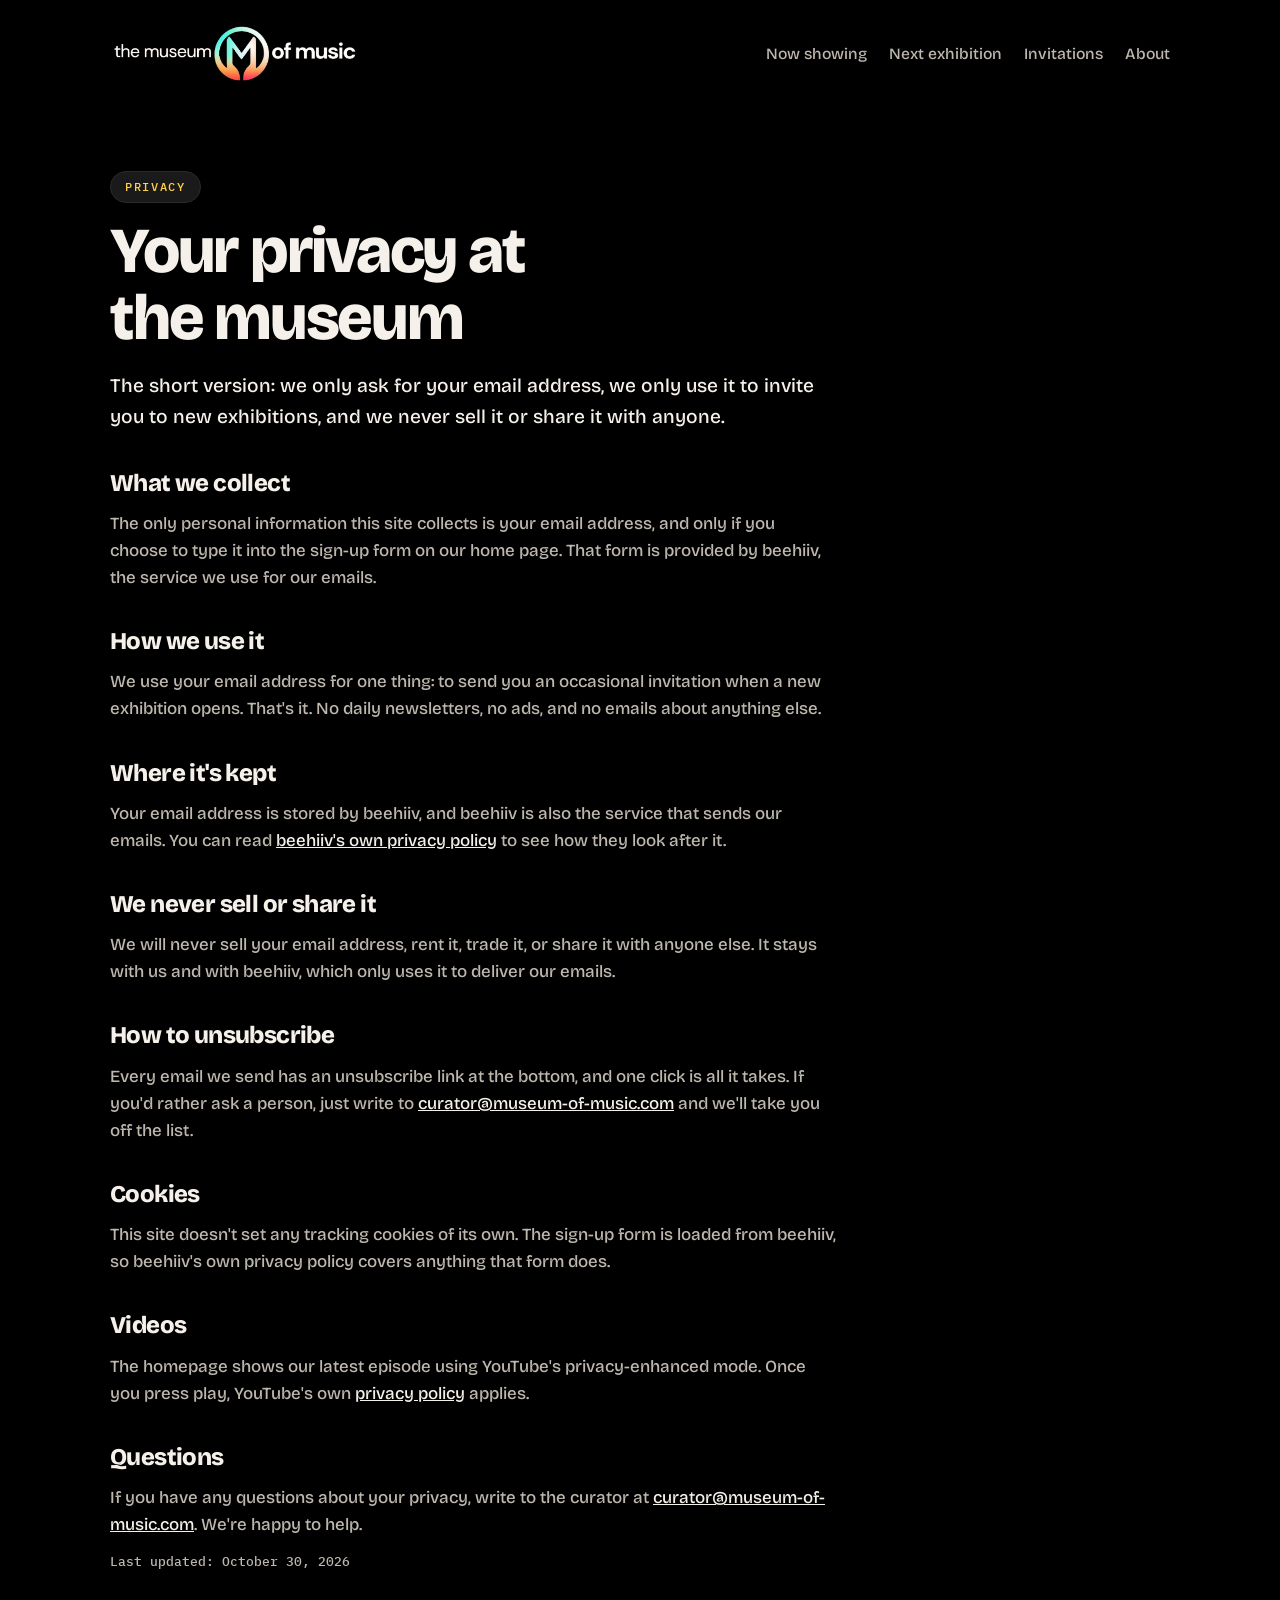
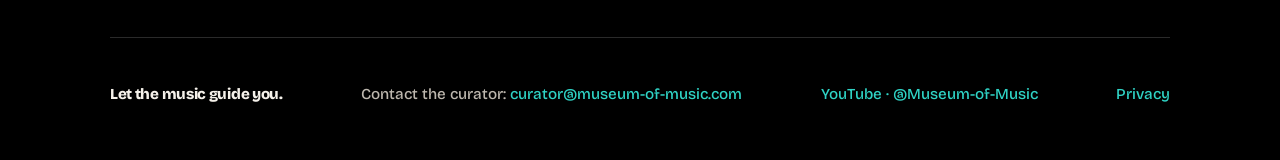
==== privacy.html @ e6dc19b2 "Keep the Christie's row on one line and make the footer links teal The history lists keep each label" ====
<!doctype html>
<html lang="en">
<head>
<meta charset="utf-8">
<meta name="viewport" content="width=device-width, initial-scale=1">
<meta name="description" content="How The Museum of Music handles your email address: what we collect, why, and how to unsubscribe.">
<meta name="theme-color" content="#000000">
<link rel="icon" type="image/png" href="logo.png">
<title>Privacy · The Museum of Music</title>
<link rel="preconnect" href="https://fonts.googleapis.com">
<link rel="preconnect" href="https://fonts.gstatic.com" crossorigin>
<link rel="stylesheet" href="https://fonts.googleapis.com/css2?family=Bricolage+Grotesque:opsz,wght@12..96,500;12..96,800&family=IBM+Plex+Mono:wght@500&display=swap">
<style>
/* Same look as index.html: header, a single reading column, footer. */
:root{
  --bg:#000;
  --surface:#1a1a1a;     /* pills, quiet buttons, the invitation card */
  --line:#2a2a2a;
  --fg:#f5f1ea;
  --muted:#bdb7ae;
  --teal:#2fd3c5;
  --yellow:#ffd24a;
  --coral:#ff8a6b;
  --ink:#000;            /* dark text on the color blocks */
  --font:"Bricolage Grotesque", "Avenir Next", "Segoe UI", system-ui, sans-serif;
  --mono:"IBM Plex Mono", ui-monospace, "SFMono-Regular", Menlo, monospace;
  color-scheme:dark;
}
*{box-sizing:border-box}
html{-webkit-text-size-adjust:100%}
body{margin:0;background:var(--bg);color:var(--fg);font-family:var(--font);font-weight:500;font-size:1.06rem;line-height:1.6;
  padding-left:max(16px, env(safe-area-inset-left, 0px));padding-right:max(16px, env(safe-area-inset-right, 0px))}
a{color:inherit}
.wrap{max-width:1060px;margin:0 auto}
h1,h2,h3{font-weight:800;line-height:1.05;letter-spacing:-.035em;text-wrap:balance;margin:0}
.eyebrow{justify-self:start;align-self:start;display:inline-block;font-family:var(--mono);font-weight:500;font-size:.74rem;line-height:1.3;letter-spacing:.14em;text-transform:uppercase;
  color:var(--yellow);background:var(--surface);border:1px solid var(--line);border-radius:999px;padding:7px 14px}
:focus-visible{outline:2px solid var(--yellow);outline-offset:3px}

/* header */
header{display:flex;align-items:center;justify-content:space-between;gap:12px 24px;flex-wrap:wrap;padding-block:24px}
.brand{display:block;line-height:0}
.wordmark{width:250px;max-width:100%;height:auto;display:block}
nav{display:flex;gap:4px 22px;flex-wrap:wrap;font-size:.98rem}
nav a{text-decoration:none;color:var(--muted);padding-block:10px}
nav a:hover{color:var(--fg)}

/* policy */
.policy{padding-block:64px;max-width:66ch;display:grid;gap:14px}
.policy h1{font-size:clamp(2.4rem,6.5vw,4rem);margin-bottom:6px}
.policy h2{font-size:1.5rem;letter-spacing:-.025em;margin-top:24px}
.policy p{margin:0;color:var(--muted)}
.policy p a{color:var(--fg)}
.policy .lede{font-size:1.2rem;color:var(--fg)}
.updated{font-family:var(--mono);font-size:.8rem}

footer{border-top:1px solid var(--line);padding-block:34px 44px;display:flex;flex-wrap:wrap;gap:10px 36px;justify-content:space-between;align-items:center;color:var(--muted);font-size:.95rem}
footer a{display:inline-block;padding-block:10px;color:var(--teal);text-decoration:none}
footer a:hover{text-decoration:underline}
.sign{font-weight:800;letter-spacing:-.02em;color:var(--fg)}
.email{overflow-wrap:anywhere}

@media (max-width:520px){ .policy{padding-block:36px 48px} }
</style>
</head>
<body>

<div class="wrap">
  <header>
    <a class="brand" href="index.html" aria-label="The Museum of Music home">
      <img class="wordmark" src="wordmark.png" alt="The Museum of Music" width="905" height="215">
    </a>
    <nav aria-label="Main">
      <a href="index.html#now-showing">Now showing</a>
      <a href="index.html#next">Next exhibition</a>
      <a href="index.html#invitations">Invitations</a>
      <a href="index.html#about">About</a>
    </nav>
  </header>

  <main class="policy">
    <div class="eyebrow">Privacy</div>
    <h1>Your privacy at the museum</h1>
    <p class="lede">The short version: we only ask for your email address, we only use it to invite you to new exhibitions, and we never sell it or share it with anyone.</p>

    <h2>What we collect</h2>
    <p>The only personal information this site collects is your email address, and only if you choose to type it into the sign-up form on our home page. That form is provided by beehiiv, the service we use for our emails.</p>

    <h2>How we use it</h2>
    <p>We use your email address for one thing: to send you an occasional invitation when a new exhibition opens. That's it. No daily newsletters, no ads, and no emails about anything else.</p>

    <h2>Where it's kept</h2>
    <p>Your email address is stored by beehiiv, and beehiiv is also the service that sends our emails. You can read <a href="https://www.beehiiv.com/privacy" target="_blank" rel="noopener">beehiiv's own privacy policy</a> to see how they look after it.</p>

    <h2>We never sell or share it</h2>
    <p>We will never sell your email address, rent it, trade it, or share it with anyone else. It stays with us and with beehiiv, which only uses it to deliver our emails.</p>

    <h2>How to unsubscribe</h2>
    <p>Every email we send has an unsubscribe link at the bottom, and one click is all it takes. If you'd rather ask a person, just write to <a class="email" href="mailto:curator@museum-of-music.com">curator@museum-of-music.com</a> and we'll take you off the list.</p>

    <h2>Cookies</h2>
    <p>This site doesn't set any tracking cookies of its own. The sign-up form is loaded from beehiiv, so beehiiv's own privacy policy covers anything that form does.</p>

    <h2>Videos</h2>
    <p>The homepage shows our latest episode using YouTube's privacy-enhanced mode. Once you press play, YouTube's own <a href="https://policies.google.com/privacy" target="_blank" rel="noopener">privacy policy</a> applies.</p>

    <h2>Questions</h2>
    <p>If you have any questions about your privacy, write to the curator at <a class="email" href="mailto:curator@museum-of-music.com">curator@museum-of-music.com</a>. We're happy to help.</p>

    <p class="updated">Last updated: October 30, 2026</p>
  </main>

  <footer>
    <span class="sign">Let the music guide you.</span>
    <span>Contact the curator: <a class="email" href="mailto:curator@museum-of-music.com">curator@museum-of-music.com</a></span>
    <a href="https://www.youtube.com/@Museum-of-Music" target="_blank" rel="noopener">YouTube · @Museum-of-Music</a>
    <a href="privacy.html">Privacy</a>
  </footer>
</div>
</body>
</html>
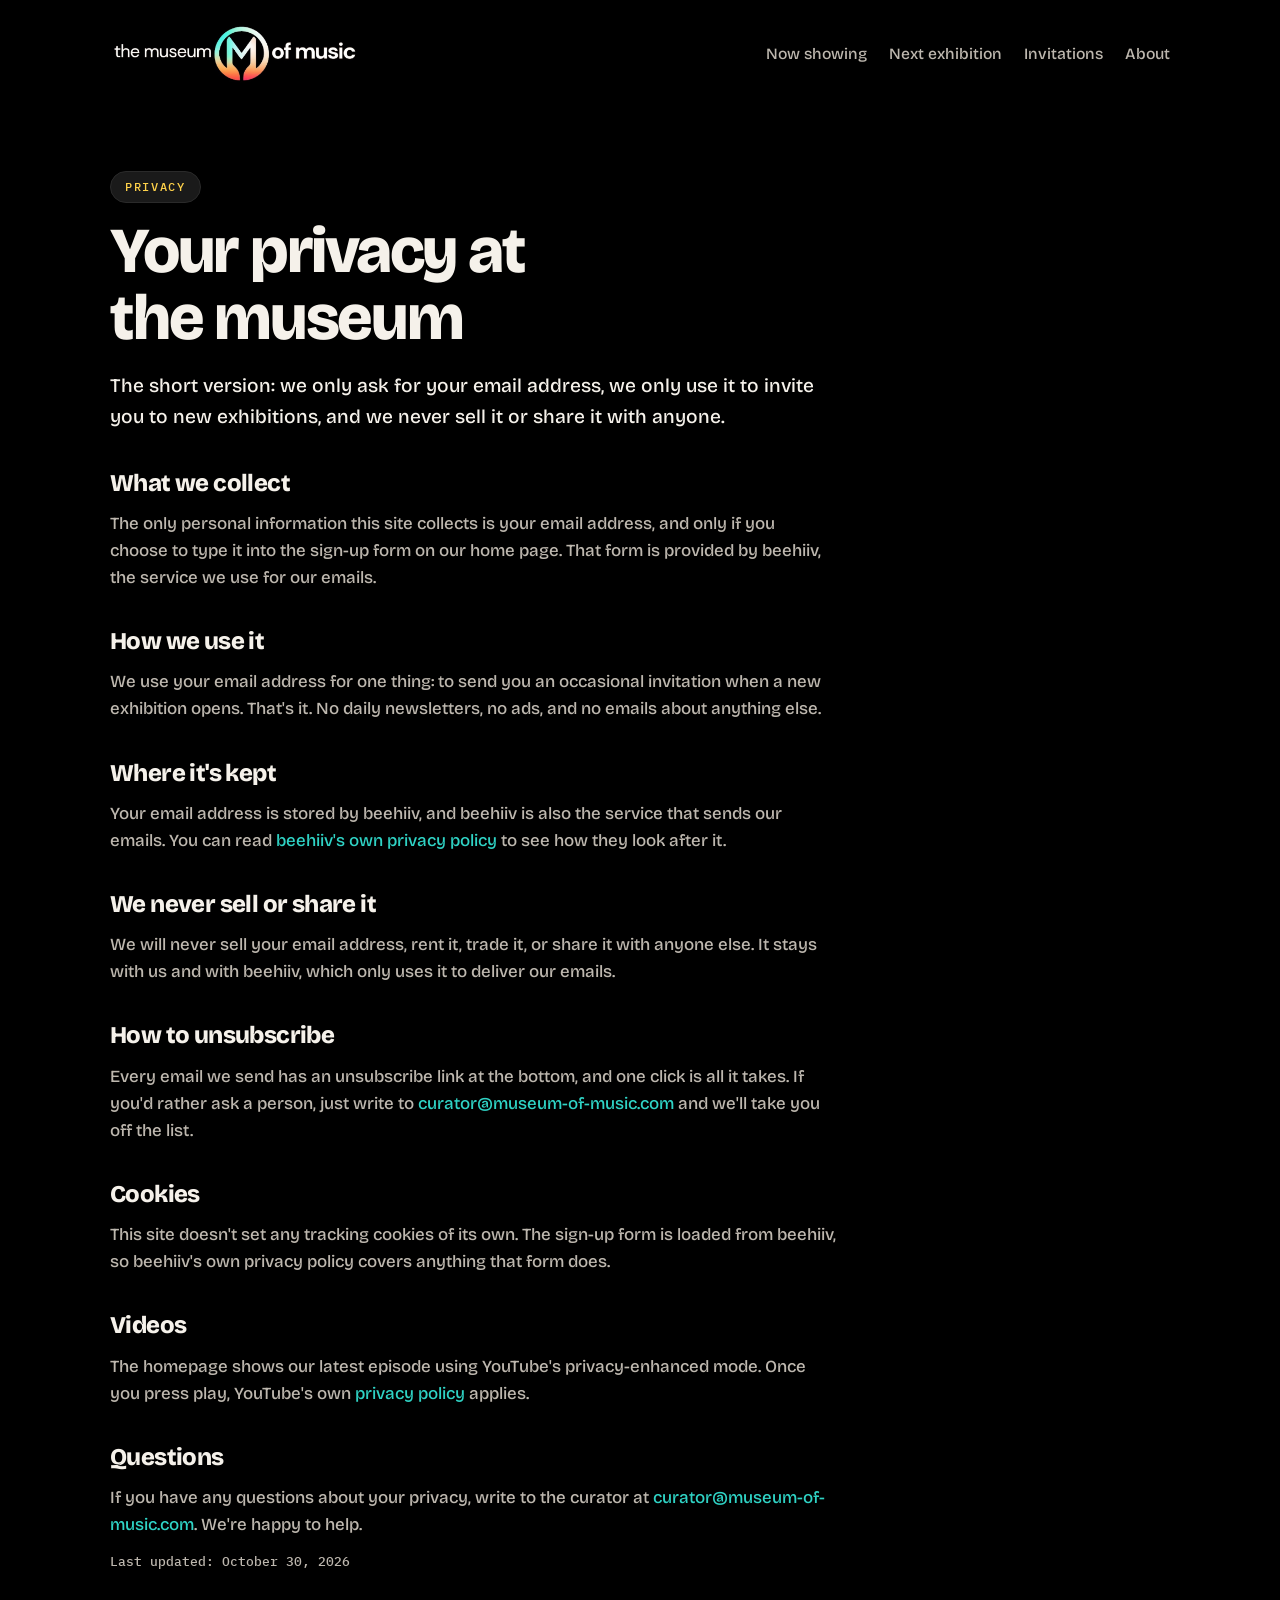
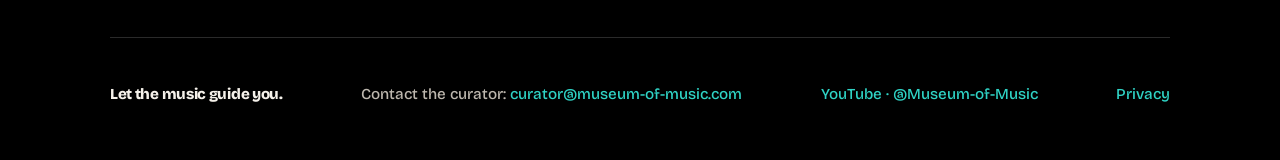
==== commit 81c57fcc: "Make the privacy page's text links teal Co-Authored-By: Claude Opus 5.5 <noreply@anthropic.com> Clau" ====
--- a/privacy.html
+++ b/privacy.html
@@ -50,7 +50,8 @@
 .policy h1{font-size:clamp(2.4rem,6.5vw,4rem);margin-bottom:6px}
 .policy h2{font-size:1.5rem;letter-spacing:-.025em;margin-top:24px}
 .policy p{margin:0;color:var(--muted)}
-.policy p a{color:var(--fg)}
+.policy p a{color:var(--teal);text-decoration:none}
+.policy p a:hover{text-decoration:underline}
 .policy .lede{font-size:1.2rem;color:var(--fg)}
 .updated{font-family:var(--mono);font-size:.8rem}
 
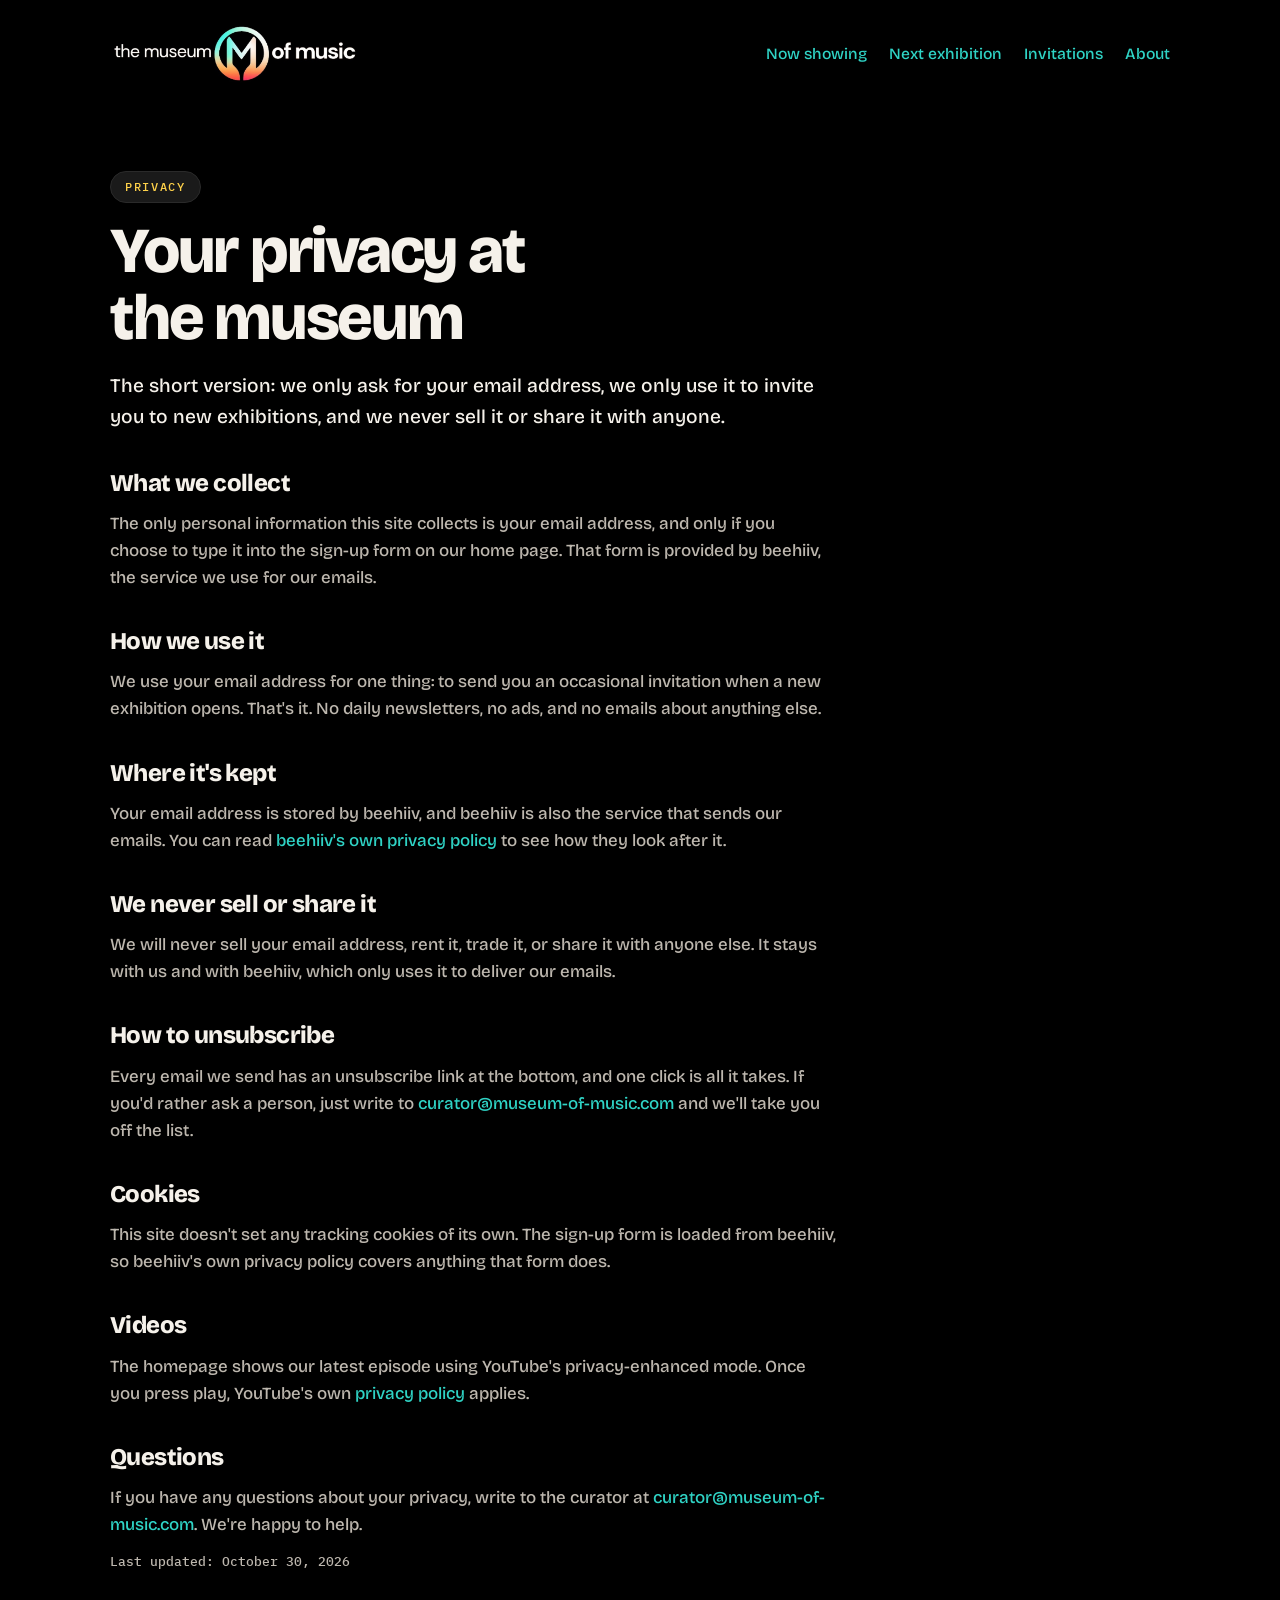
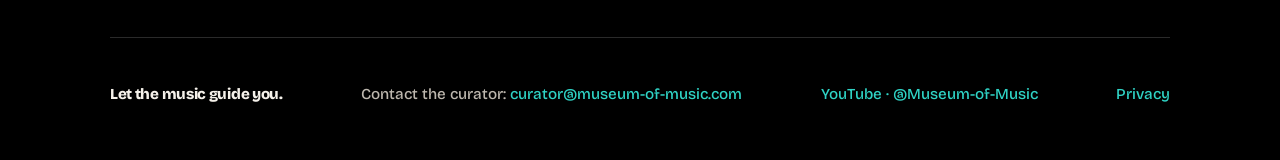
==== commit d4826d05: "Make the menu links teal and add a trademark mark to the footer slogan Co-Authored-By: Claude Opus 5" ====
--- a/privacy.html
+++ b/privacy.html
@@ -42,8 +42,8 @@
 .brand{display:block;line-height:0}
 .wordmark{width:250px;max-width:100%;height:auto;display:block}
 nav{display:flex;gap:4px 22px;flex-wrap:wrap;font-size:.98rem}
-nav a{text-decoration:none;color:var(--muted);padding-block:10px}
-nav a:hover{color:var(--fg)}
+nav a{text-decoration:none;color:var(--teal);padding-block:10px}
+nav a:hover{text-decoration:underline}
 
 /* policy */
 .policy{padding-block:64px;max-width:66ch;display:grid;gap:14px}
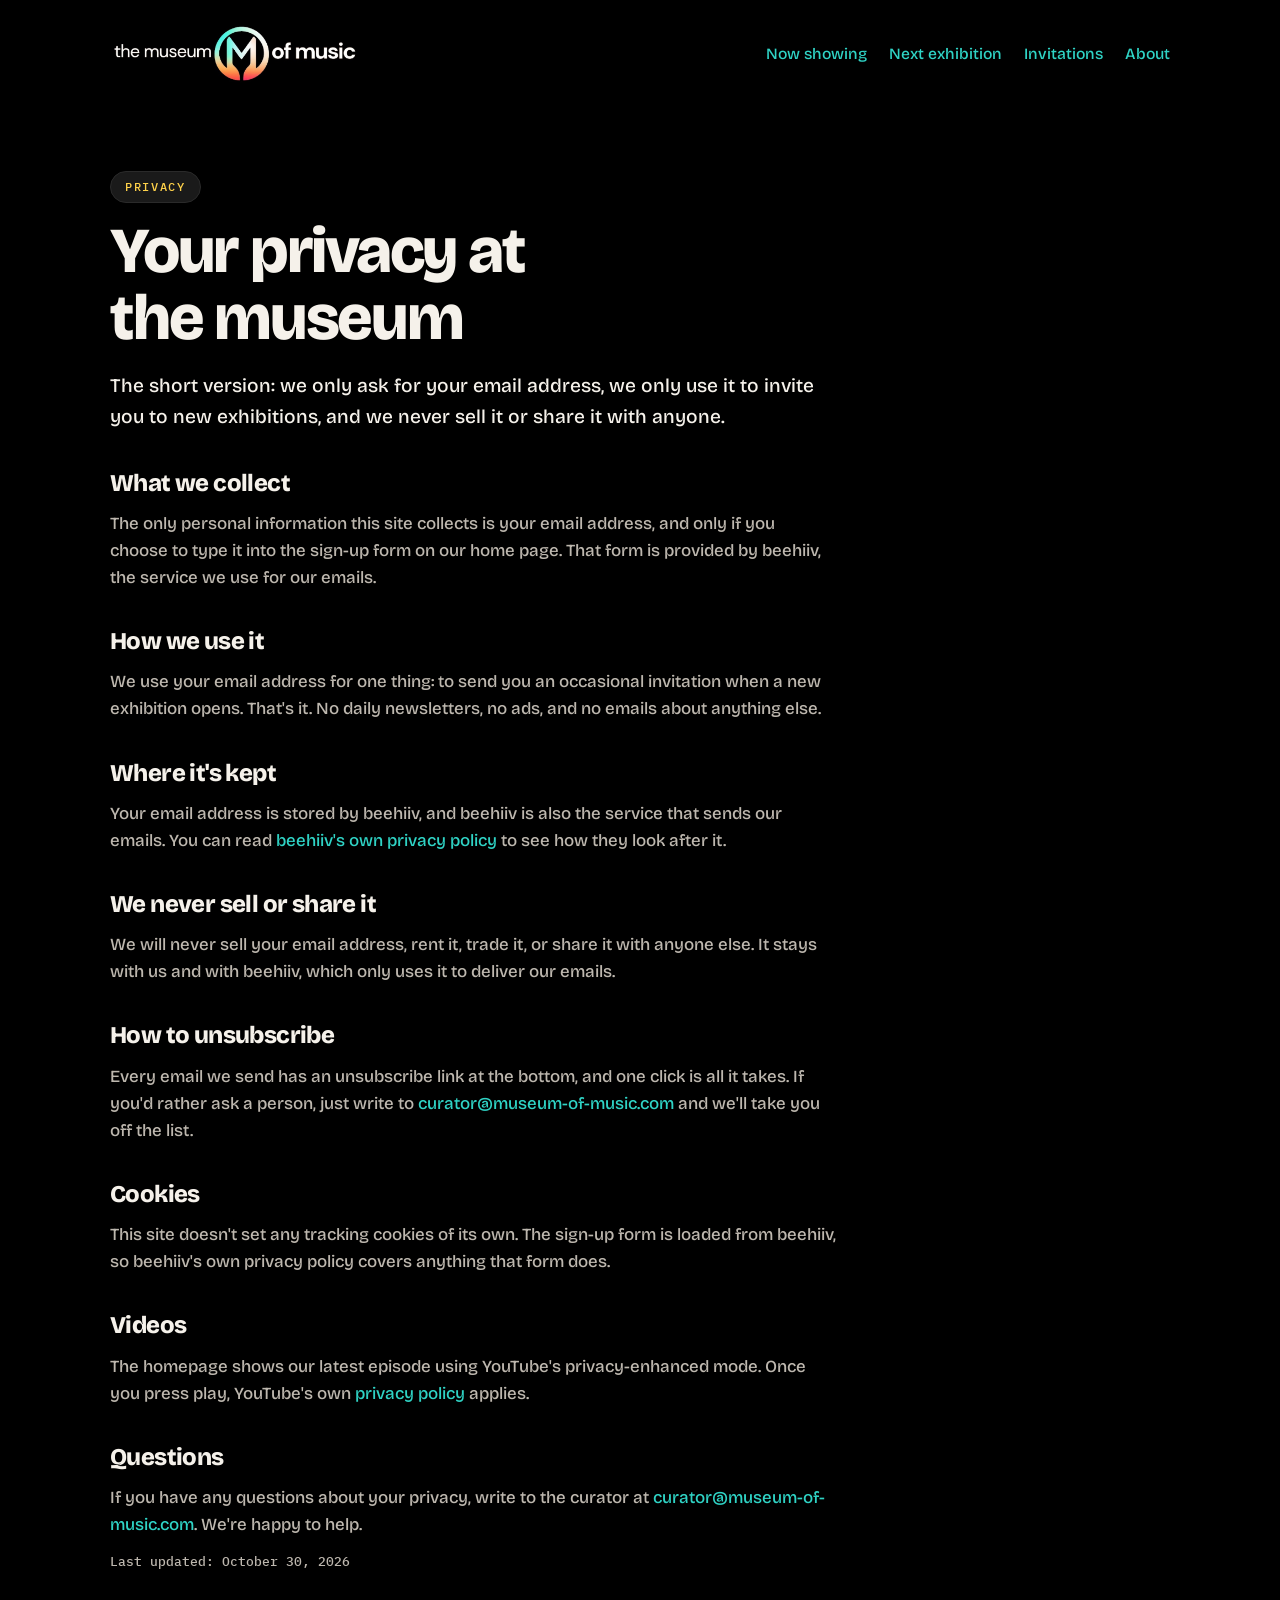
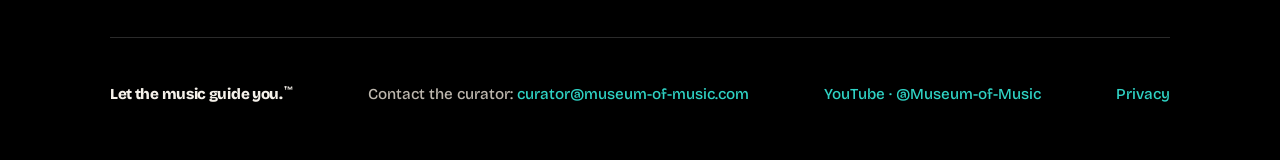
==== commit a14ae8f5: "Line up the history panels along the card bottoms; add the trademark mark to the privacy footer Co-A" ====
--- a/privacy.html
+++ b/privacy.html
@@ -59,6 +59,7 @@
 footer a{display:inline-block;padding-block:10px;color:var(--teal);text-decoration:none}
 footer a:hover{text-decoration:underline}
 .sign{font-weight:800;letter-spacing:-.02em;color:var(--fg)}
+.tm{font-weight:500;font-size:.65em;vertical-align:super;line-height:0;margin-left:1px}
 .email{overflow-wrap:anywhere}
 
 @media (max-width:520px){ .policy{padding-block:36px 48px} }
@@ -112,7 +113,7 @@
   </main>
 
   <footer>
-    <span class="sign">Let the music guide you.</span>
+    <span class="sign">Let the music guide you.<span class="tm">&trade;</span></span>
     <span>Contact the curator: <a class="email" href="mailto:curator@museum-of-music.com">curator@museum-of-music.com</a></span>
     <a href="https://www.youtube.com/@Museum-of-Music" target="_blank" rel="noopener">YouTube · @Museum-of-Music</a>
     <a href="privacy.html">Privacy</a>
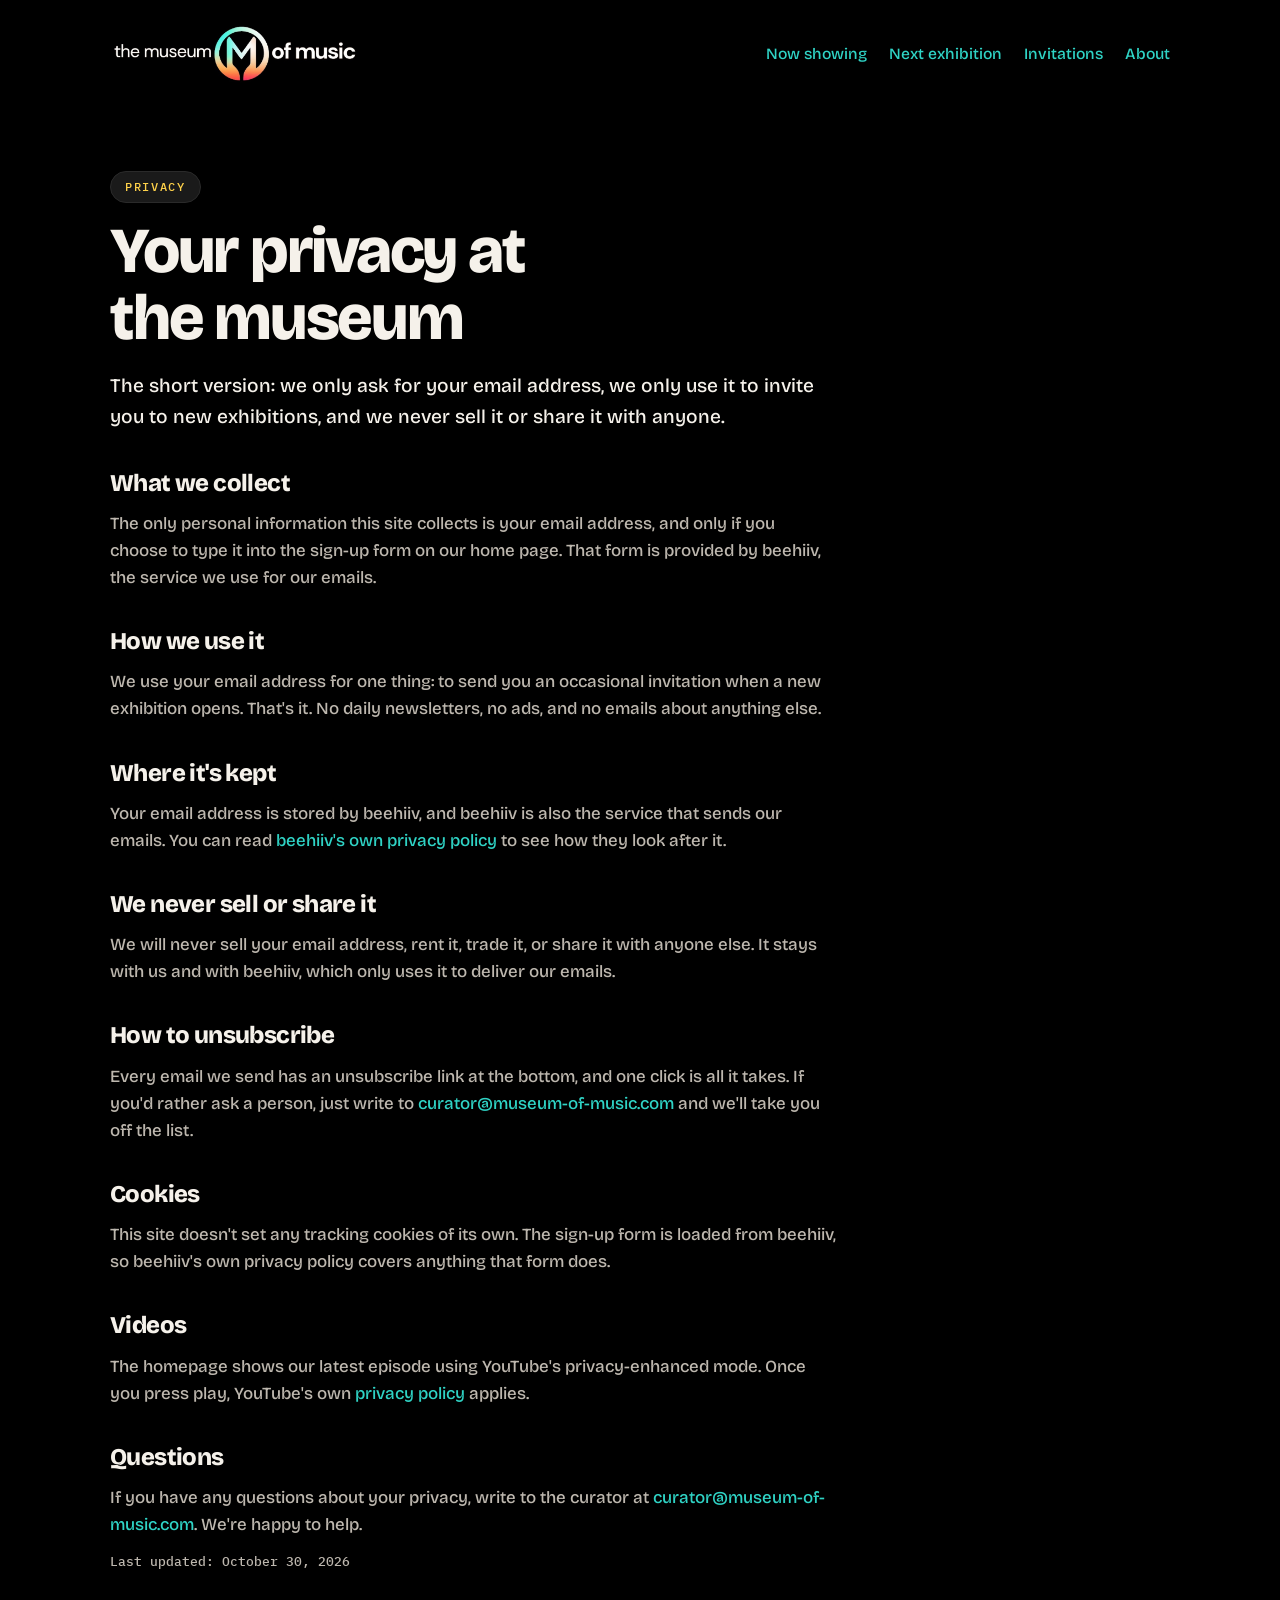
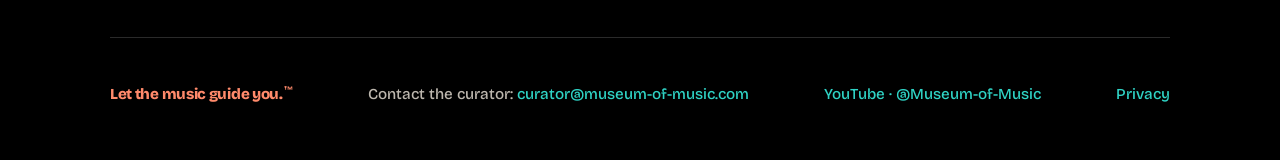
==== commit e56c3098: "Make the footer slogan coral Co-Authored-By: Claude Opus 5.5 <noreply@anthropic.com> Claude-Session:" ====
--- a/privacy.html
+++ b/privacy.html
@@ -58,7 +58,7 @@
 footer{border-top:1px solid var(--line);padding-block:34px 44px;display:flex;flex-wrap:wrap;gap:10px 36px;justify-content:space-between;align-items:center;color:var(--muted);font-size:.95rem}
 footer a{display:inline-block;padding-block:10px;color:var(--teal);text-decoration:none}
 footer a:hover{text-decoration:underline}
-.sign{font-weight:800;letter-spacing:-.02em;color:var(--fg)}
+.sign{font-weight:800;letter-spacing:-.02em;color:var(--coral)}
 .tm{font-weight:500;font-size:.65em;vertical-align:super;line-height:0;margin-left:1px}
 .email{overflow-wrap:anywhere}
 
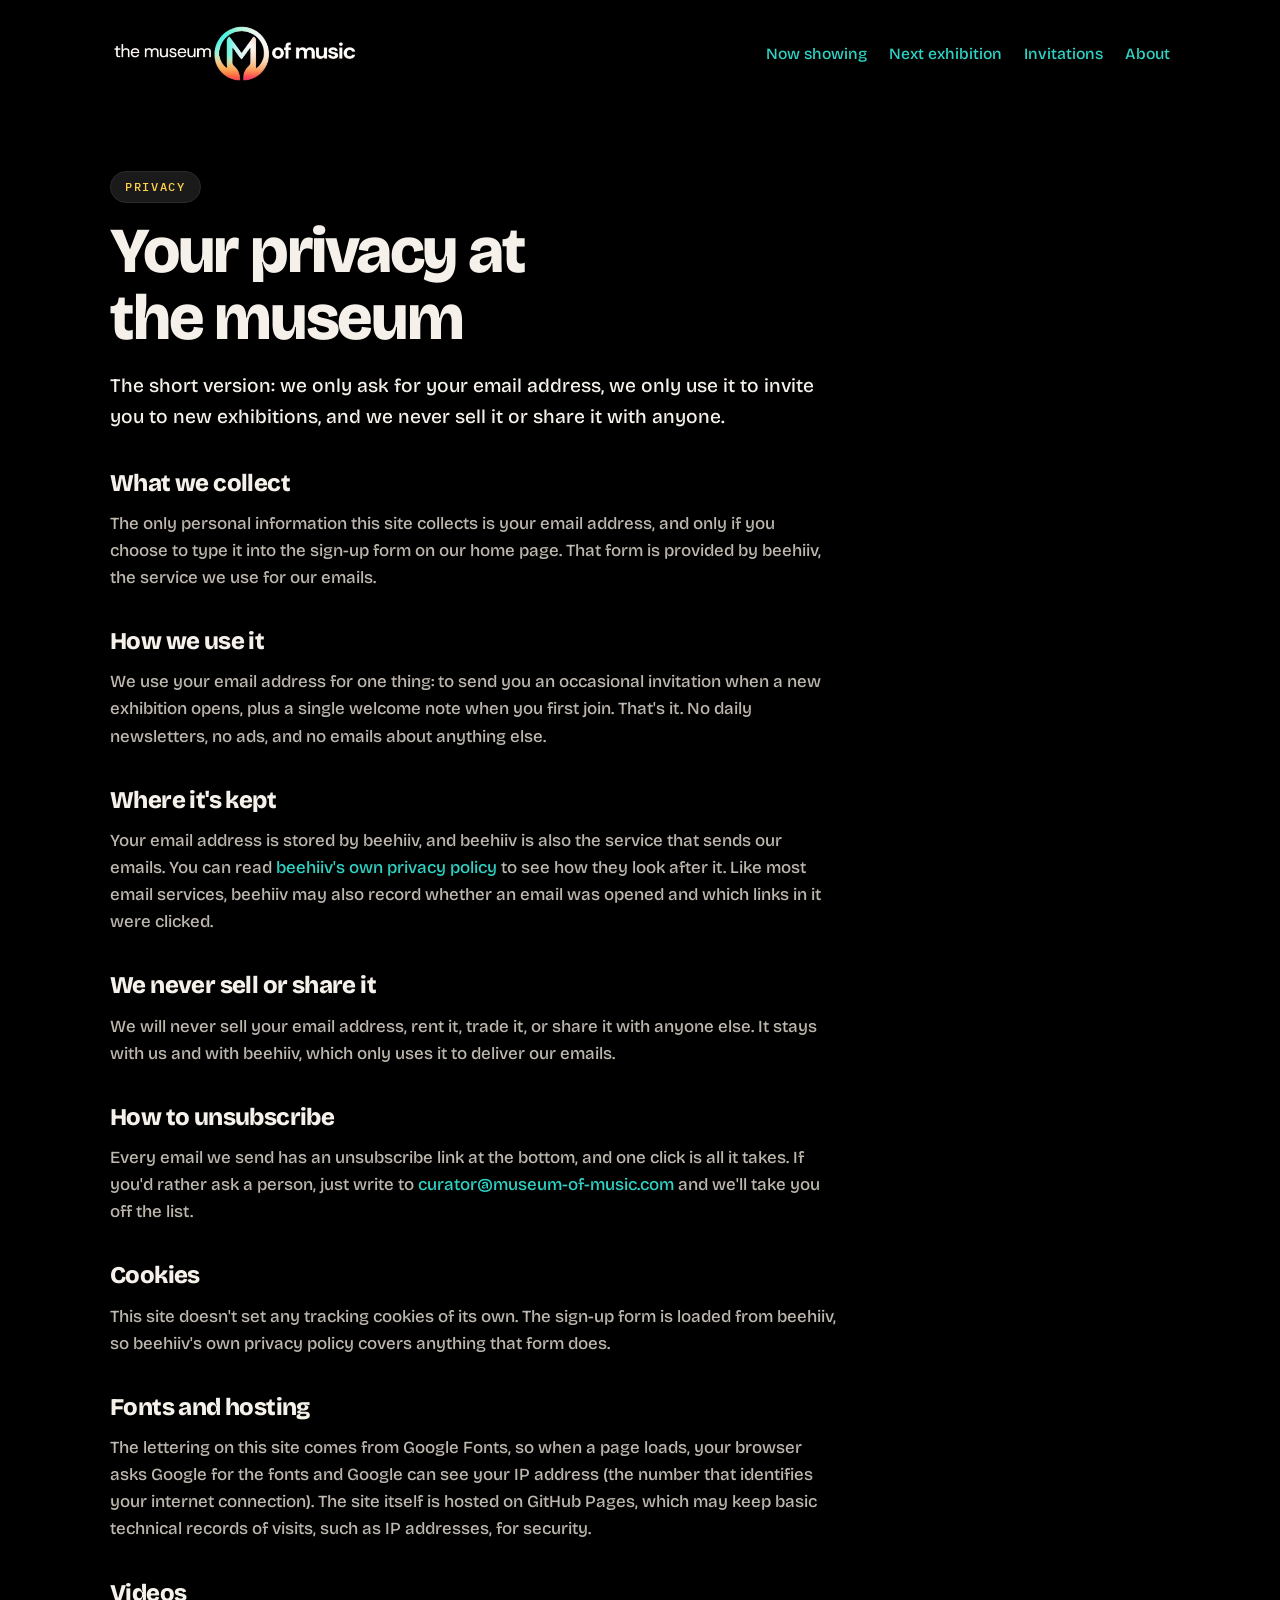
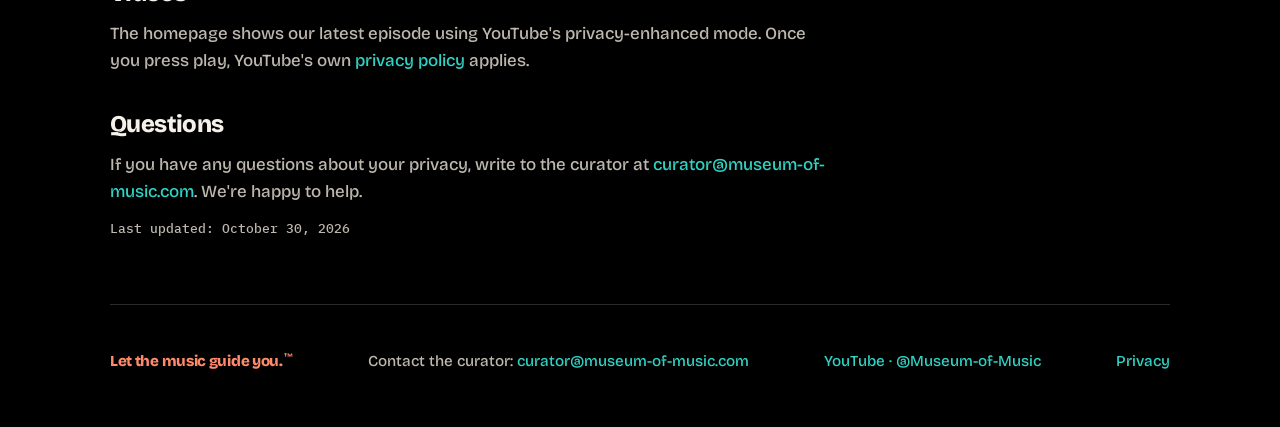
==== commit 0dc8a1fb: "Add a wide share picture and fill in the privacy page Links to museum-of-music.com now preview with " ====
--- a/privacy.html
+++ b/privacy.html
@@ -4,6 +4,15 @@
 <meta charset="utf-8">
 <meta name="viewport" content="width=device-width, initial-scale=1">
 <meta name="description" content="How The Museum of Music handles your email address: what we collect, why, and how to unsubscribe.">
+<meta property="og:title" content="Privacy · The Museum of Music">
+<meta property="og:description" content="How The Museum of Music handles your email address: what we collect, why, and how to unsubscribe.">
+<meta property="og:type" content="website">
+<meta property="og:url" content="https://museum-of-music.com/privacy.html">
+<meta property="og:site_name" content="The Museum of Music">
+<meta property="og:image" content="https://museum-of-music.com/share-card.png">
+<meta property="og:image:width" content="1200">
+<meta property="og:image:height" content="630">
+<meta name="twitter:card" content="summary_large_image">
 <meta name="theme-color" content="#000000">
 <link rel="icon" type="image/png" href="logo.png">
 <title>Privacy · The Museum of Music</title>
@@ -89,10 +98,10 @@
     <p>The only personal information this site collects is your email address, and only if you choose to type it into the sign-up form on our home page. That form is provided by beehiiv, the service we use for our emails.</p>
 
     <h2>How we use it</h2>
-    <p>We use your email address for one thing: to send you an occasional invitation when a new exhibition opens. That's it. No daily newsletters, no ads, and no emails about anything else.</p>
+    <p>We use your email address for one thing: to send you an occasional invitation when a new exhibition opens, plus a single welcome note when you first join. That's it. No daily newsletters, no ads, and no emails about anything else.</p>
 
     <h2>Where it's kept</h2>
-    <p>Your email address is stored by beehiiv, and beehiiv is also the service that sends our emails. You can read <a href="https://www.beehiiv.com/privacy" target="_blank" rel="noopener">beehiiv's own privacy policy</a> to see how they look after it.</p>
+    <p>Your email address is stored by beehiiv, and beehiiv is also the service that sends our emails. You can read <a href="https://www.beehiiv.com/privacy" target="_blank" rel="noopener">beehiiv's own privacy policy</a> to see how they look after it. Like most email services, beehiiv may also record whether an email was opened and which links in it were clicked.</p>
 
     <h2>We never sell or share it</h2>
     <p>We will never sell your email address, rent it, trade it, or share it with anyone else. It stays with us and with beehiiv, which only uses it to deliver our emails.</p>
@@ -102,6 +111,9 @@
 
     <h2>Cookies</h2>
     <p>This site doesn't set any tracking cookies of its own. The sign-up form is loaded from beehiiv, so beehiiv's own privacy policy covers anything that form does.</p>
+
+    <h2>Fonts and hosting</h2>
+    <p>The lettering on this site comes from Google Fonts, so when a page loads, your browser asks Google for the fonts and Google can see your IP address (the number that identifies your internet connection). The site itself is hosted on GitHub Pages, which may keep basic technical records of visits, such as IP addresses, for security.</p>
 
     <h2>Videos</h2>
     <p>The homepage shows our latest episode using YouTube's privacy-enhanced mode. Once you press play, YouTube's own <a href="https://policies.google.com/privacy" target="_blank" rel="noopener">privacy policy</a> applies.</p>
